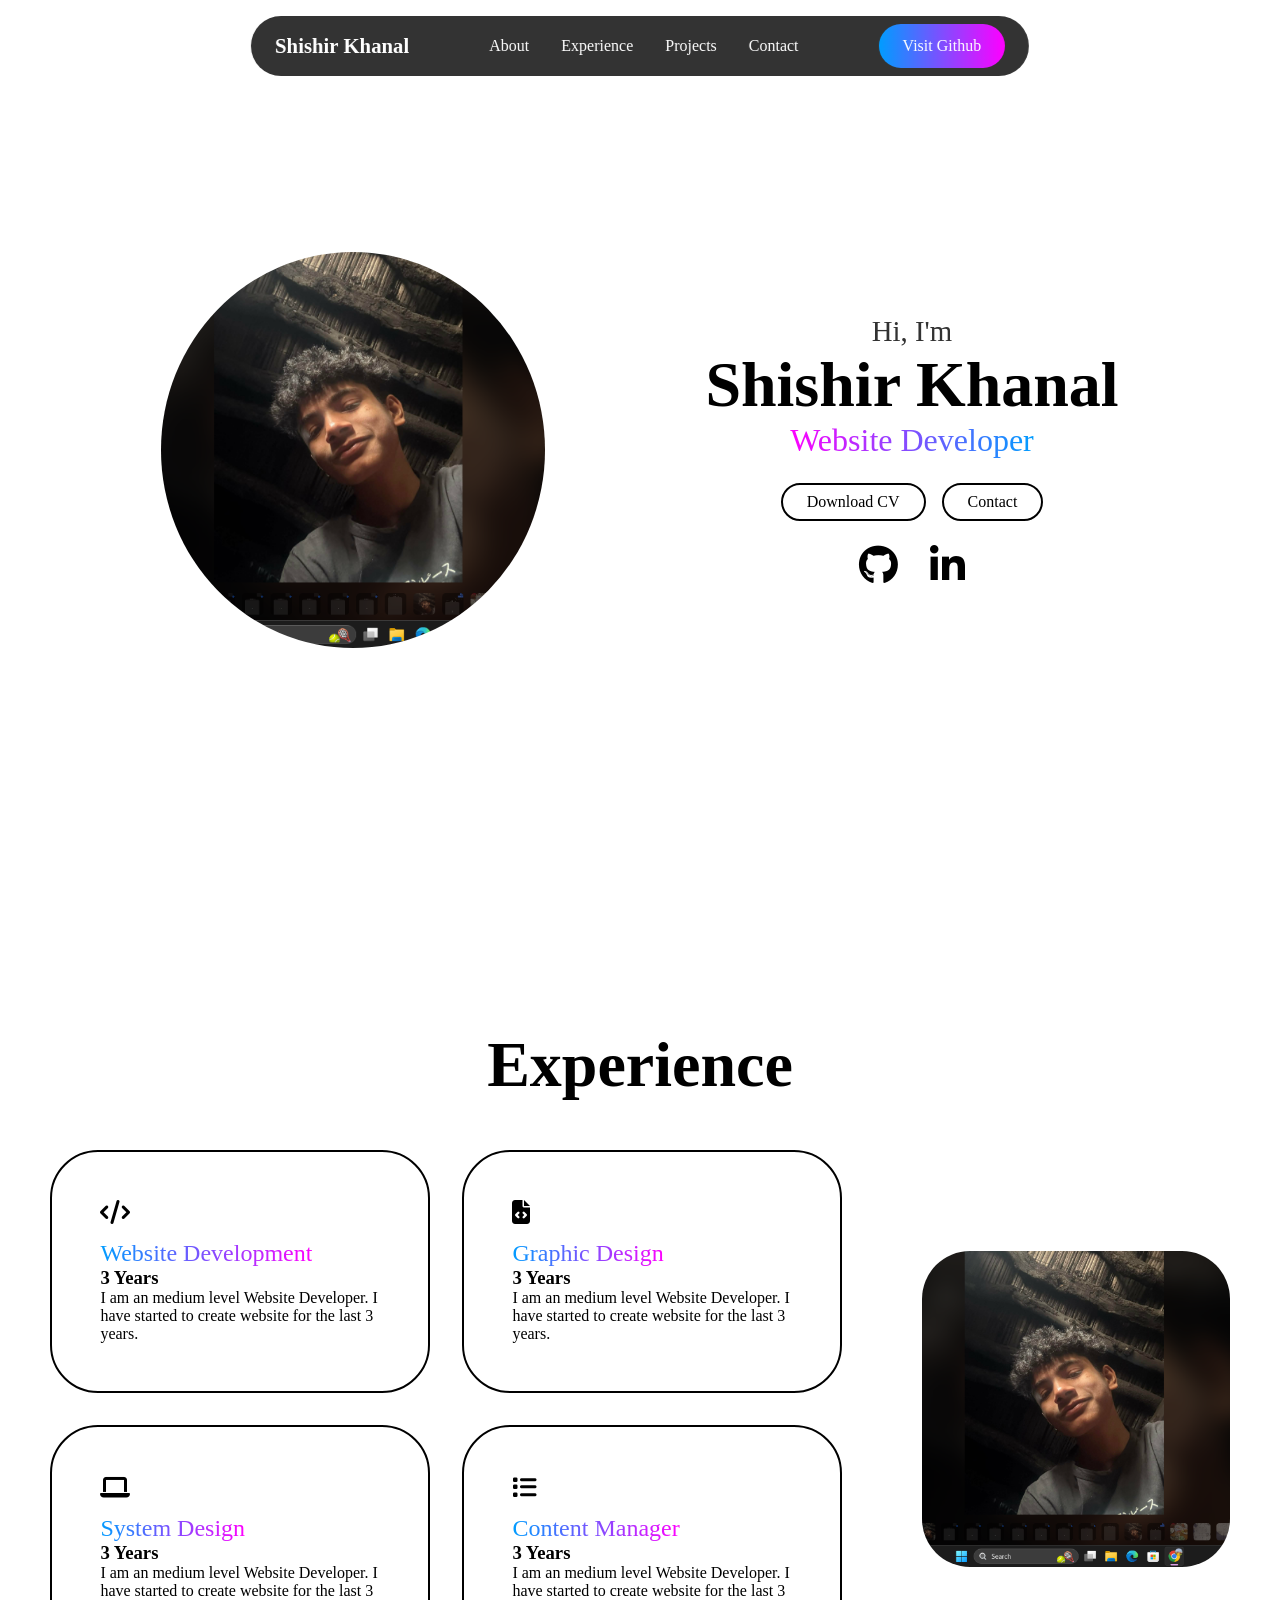
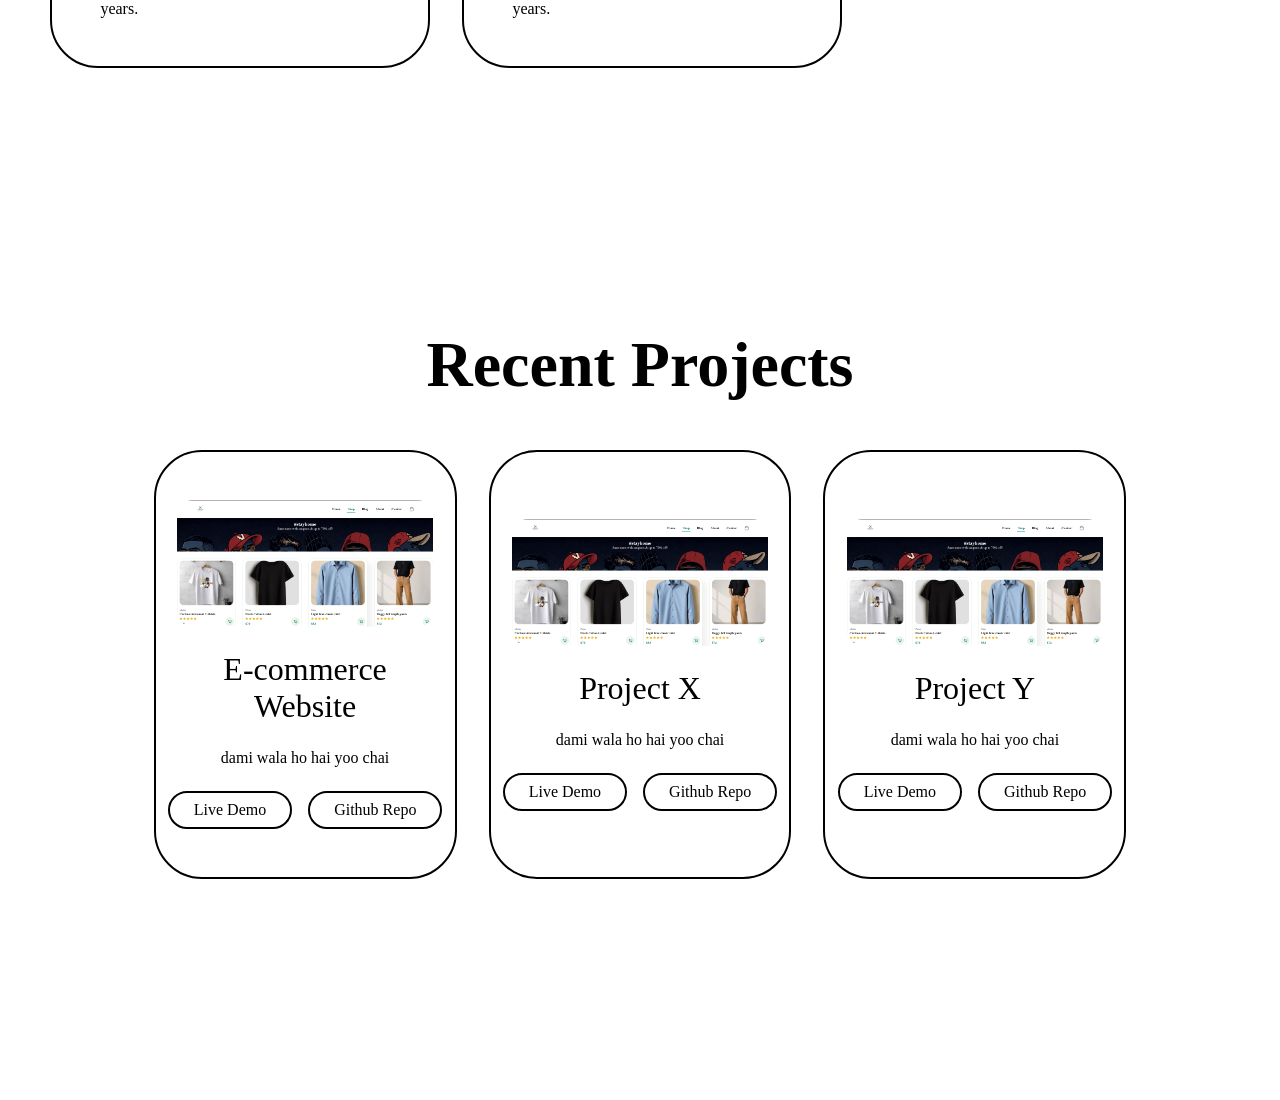
==== index.html @ b88f5e44 "chanes" ====
<!DOCTYPE html>
<html>
    <head>
    <meta charset="UTF-8">
    <meta name="viewport" content="width=device-width, initial-scale=1.0">
    <title>Portfolio Website-Swirl</title>
    <link rel="stylesheet" href="style.css">
    <link rel="stylesheet" href="https://cdnjs.cloudflare.com/ajax/libs/font-awesome/6.6.0/css/all.min.css">
    <body>
     <header class="header">
        <a href="#" class="logo"><span>Shishir Khanal</span></a>
        <ul class="nav-links">
            <li>
                <a href="#about">About</a>
            </li>
           
             <li>
                <a href="#experience">Experience</a>
            </li>
             <li>
                <a href="#projects">Projects</a>
            </li>
             <li>
                <a href="#contact">Contact</a>
            </li>
        </ul>
          <i class="fa-solid fa-bars" id="menu"></i>
        <button class="visit">Visit Github</button>
     </header>
      

       <section id="about" class="about">
        <div class="about-container">
            <img src="shishir.png"  alt="">
            <div class="info-box">
                <div class="text">
                    <h3>Hi, I'm</h3>
                    <h1>Shishir Khanal</h1>
                    <span>Website Developer</span>
                </div>
                <div class="button-group">
                    <div class="button">Download CV</div>
                    <div class="button">Contact</div>
                </div>
                <div class="socials">
                    <i class="fa-brands fa-github"></i>
                    <i class="fa-brands fa-linkedin-in"></i>
                </div>
            </div>
        </div>
       </section>


        <section id="experience" class="experience">
            <h2 class="section-title">Experience</h2>
            <div class="experience-info">
                <div class="grid">
                    <div class="grid-card">
                        <i class="fa-solid fa-code"></i>
                        <span>Website Development</span>
                        <h3>3 Years</h3>
                        <p>I am an medium level Website Developer. I have started to create website for the last 3 years. </p>
                    </div>
                    <div class="grid-card">
                        <i class="fa-solid fa-file-code"></i>
                        <span>Graphic Design</span>
                        <h3>3 Years</h3>
                        <p>I am an medium level Website Developer. I have started to create website for the last 3 years. </p>
                    </div>
                    <div class="grid-card">
                        <i class="fa-solid fa-laptop"></i>
                        <span>System Design</span>
                        <h3>3 Years</h3>
                        <p>I am an medium level Website Developer. I have started to create website for the last 3 years. </p>
                    </div>
                    <div class="grid-card">
                        <i class="fa-solid fa-list"></i>
                        <span>Content Manager</span>
                        <h3>3 Years</h3>
                        <p>I am an medium level Website Developer. I have started to create website for the last 3 years. </p>
                    </div>
                </div>
                <img src="shishir.png" alt="">
            </div>
        </section>

           <section id="projects" class="projects">
            <h2 class="section-title">Recent Projects</h2>
            <div class="projects-grid">
                <div class="project-card">
                    <img src="Screenshot 2026-07-28 084827.png" alt="">
                    <h3>E-commerce Website</h3>
                    <p>dami wala ho hai yoo chai</p>
                    <div class="button-group">
                        <div class="button">Live Demo</div>
                        <div class="button">Github Repo</div>
                    </div>
                </div>

                
                <div class="project-card">
                    <img src="Screenshot 2026-07-28 084827.png" alt="">
                    <h3>Project X</h3>
                    <p>dami wala ho hai yoo chai</p>
                    <div class="button-group">
                        <div class="button">Live Demo</div>
                        <div class="button">Github Repo</div>
                    </div>
                </div>

                
                <div class="project-card">
                    <img src="Screenshot 2026-07-28 084827.png" alt="">
                    <h3>Project Y</h3>
                    <p>dami wala ho hai yoo chai</p>
                    <div class="button-group">
                        <div class="button">Live Demo</div>
                        <div class="button">Github Repo</div>
                    </div>
                </div>
            </div>
           </section>


        <script src="script.js"></script>
    </body>
</html>
---- style.css ----
*{
    margin: 0;
    padding: 0;
    box-sizing: border-box;
    font-family: 'Poppins';
    text-decoration: none;
    scroll-behavior: smooth;
    list-style: none;
}
header{
    position: fixed;
    top: 1rem;
    left: 50%;
    transform: translateX(-50%);
    display: flex;
    align-items: center;
    justify-content: center;
    gap: 5rem;
    background-color: rgba(0,0,0,0.8);
    backdrop-filter: blur(8px);
    color: white;
    padding: 0.5rem 1.5rem;
    border-radius: 3rem;
    z-index: 1000;
}
.logo{
    color: white;
    font-size: 1.3rem;
    font-weight: 600;
    text-wrap: nowrap;
    transition: 0.3s ease-in-out;
}
.logo:hover{
    transform: scale(1.1);
}
.nav-links{
     display: flex;
    gap: 2rem;
}
li a{
    position: relative;
    color: white;
    font-weight: 300;
}
li a::before{
    position: absolute;
    content: '';
    width: 0;
    left: 0;
    height: 5px;
    top: 25px;
    border-radius: 1rem;
    transition: 0.3s ease-in-out;
    background: linear-gradient(to right,rgb(0,157,255), rgb(255,0,255));
}
li a:hover::before{
    width: 100%;
}
.visit{
    padding: 0.8rem 1.5rem;
    border-radius: 3rem;
    border: none;
    font-weight: 500;
    font-size: 1rem;
    color: white;
    cursor: pointer;
    text-wrap: nowrap;
    transition: 0.3s ease-in-out;
    background: linear-gradient(to right,rgb(0,157,255) ,rgb(255,0,255));

}
.visit:hover{
    background: linear-gradient(to right,rgb(255,0,255), rgb(0,157,255));
    transform: scale(1.03);

}
#menu{
    font-size: 2rem;
    display: none;
}        

section{
    min-height: 100vh;
    padding: 8rem 12%;
    width: 100%;
    position: relative;
}
.about{
    display: flex;
    align-items: center;
    justify-content: center;
}
.about .about-container{
    display: flex;
    align-items: center;
    justify-content: center;
    gap:10rem;
}
.about img{
    width:30vw;
    border-radius: 50%;
}
.info-box{
    display:flex;
    flex-direction: column;
    text-align: center;
    align-items: center;
    justify-content: center;
    gap:1.5rem;

}
.info-box h3{
    font-size: 1.8rem;
    font-weight: 500;
    opacity: 0.8;
}
.info-box h1{
    font-size: 4rem;
    font-weight: 600;
}
.info-box span{
     background: linear-gradient(to right,rgb(255,0,255), rgb(0,157,255));
    transform: scale(1.03);
    background-clip: text;
    color:transparent;
    font-size: 2rem;
}
.button-group{
    display: flex;
    gap: 1rem;
}
.button{
    border-radius: 3rem;
    padding: 0.5rem 1.5rem;
    border: 2px solid black;
   cursor: pointer;
    font-weight: 500;
    text-wrap: nowrap;
    transition: 0.2s ease-in-out;  
}
.button:hover{
    background-color: black;
    color: white;
}
.socials{
    display: flex;
    gap: 2rem;
}
.socials i{
 font-size: 2.5rem;
  cursor: pointer;
  transition: 0.2s ease-in-out;
}
.socials i:hover{
    transform: scale(1.1);
}
.section-title{
    text-align: center;
    font-size: 4rem;
    font-weight: 600;
    margin-bottom: 3rem;
}
.experience-info{
    display: flex;
    align-items: center;
    justify-content: center;
    gap: 5rem;
}
.experience img{
    width: 24vw;
    border-radius: 3rem;
}
.grid{
    display: grid;
    grid-template-columns: repeat(2,380px);
    gap: 2rem;
}
.grid-card{
    border: 2px solid black;
    border-radius: 3rem;
    padding: 3rem;
    display: flex;
    
    flex-direction: column;
    align-items: baseline;
    justify-content: left;
    cursor: pointer;
    transition: 0.2s ease-in-out;
}
.grid-card:hover{
    transform: scale(1.02);
    background-color: black;
    color: white;
}
.grid-card i{
    font-size: 1.5rem;
    margin-bottom: 1rem;
}
.grid-card span{
    font-size: 1.5rem;
    font-weight: 500;
    background: linear-gradient(to right, #009dff,#ff00ff);
    background-clip: text;
    color: transparent;
}
::-webkit-scrollbar{
    width: 20px;
}
::-webkit-scrollbar-track{
    background-color: rgb(219,219,219);
}
::-webkit-scrollbar-thumb{
    background: linear-gradient(to bottom, #009dff,#ff00ff);
}
.projects-grid{
    display: grid;
    grid-template-columns: repeat(auto-fit,minmax(300px,1fr));
    gap: 2rem;
}
.project-card{
padding: 3rem 2rem;
display: flex;
flex-direction: column;
align-items: center;
justify-content: center;
text-align: center;
gap: 1.5rem;
border: 2px solid black;
border-radius: 3rem;
cursor: pointer;
transition: 0.3s ease-in-out;
}
.project-card:hover{
    background-color: black;
    color: white;
    transform: translateY(-10px)scale(1.02);
}
.project-card img{
    width: 20vw;
    border-radius: 1rem;
}
.project-card:hover .button{
    border: 2px solid white;
    color: white;

}
.project-card:hover .button:hover{
    border: 2px solid white;
    background-color: white;
    color: black;

}
.project-card h3{
    font-size: 2rem;
    font-weight: 500;
}
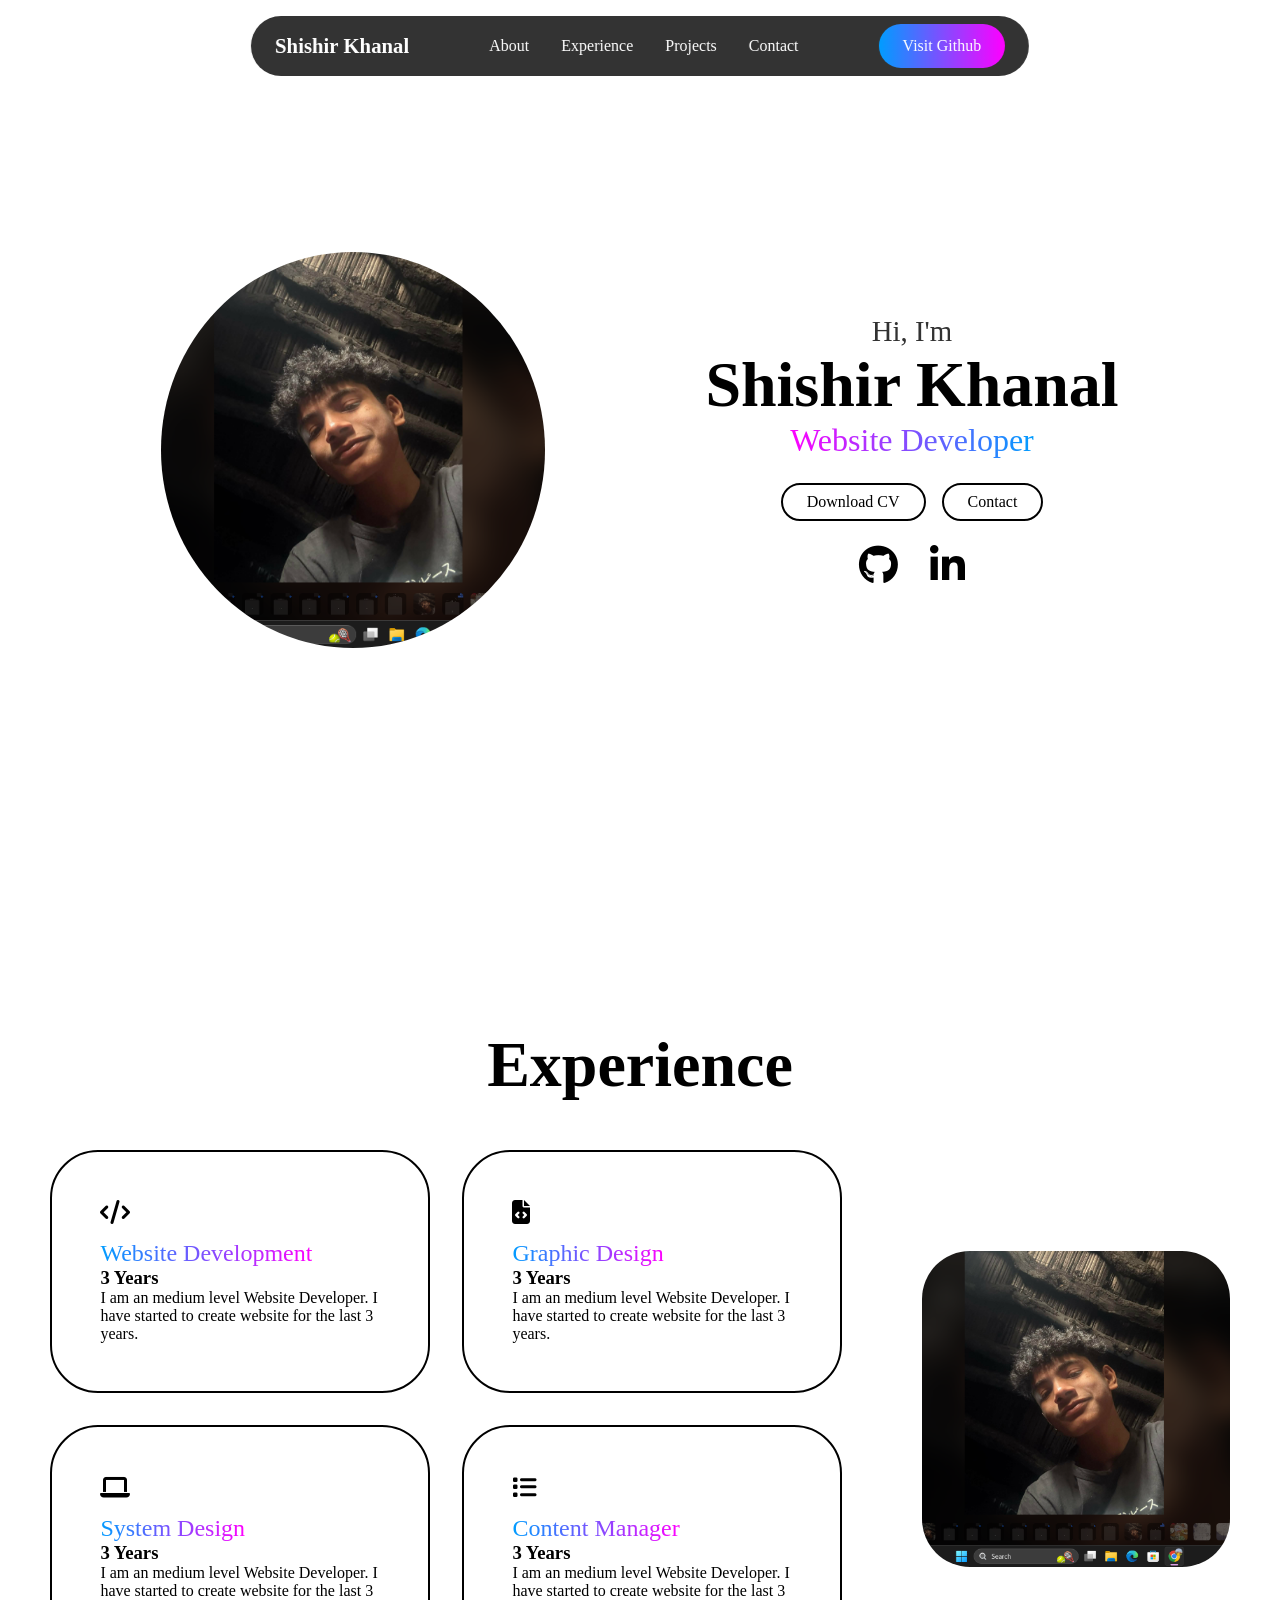
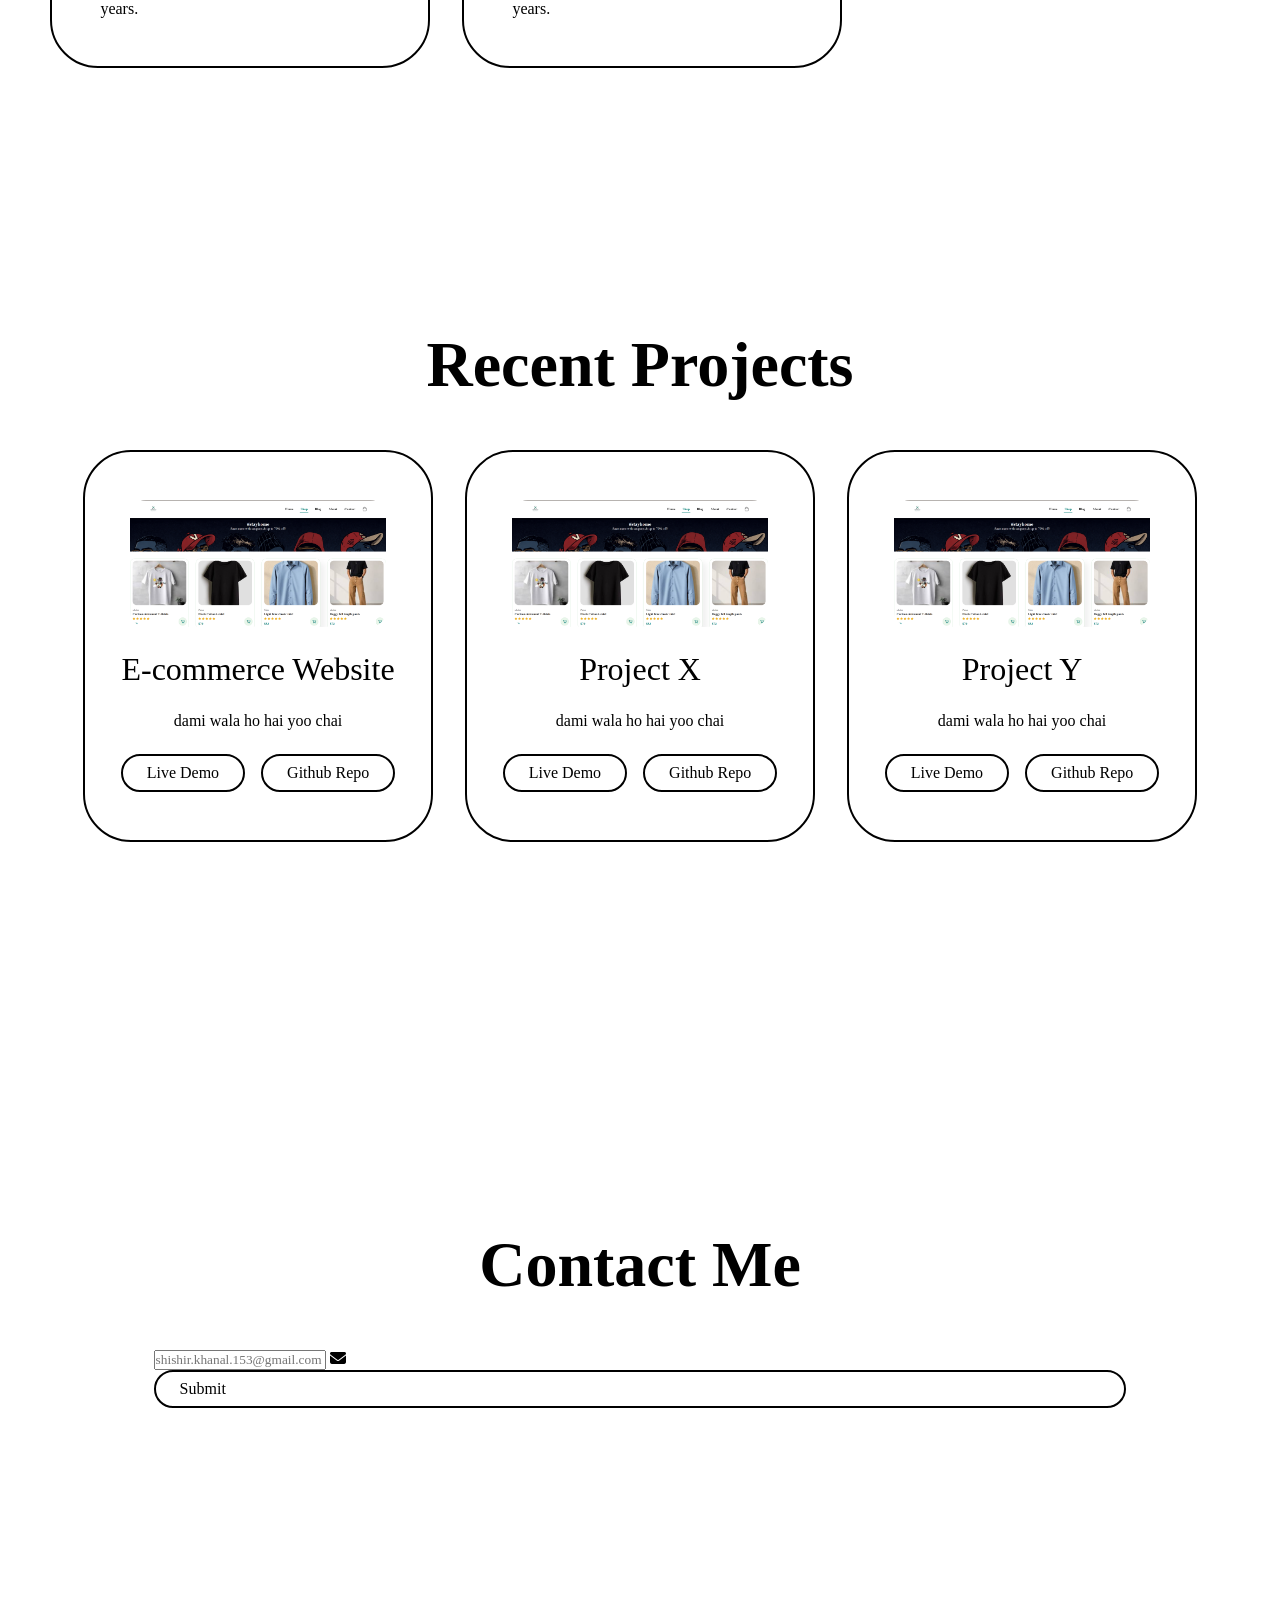
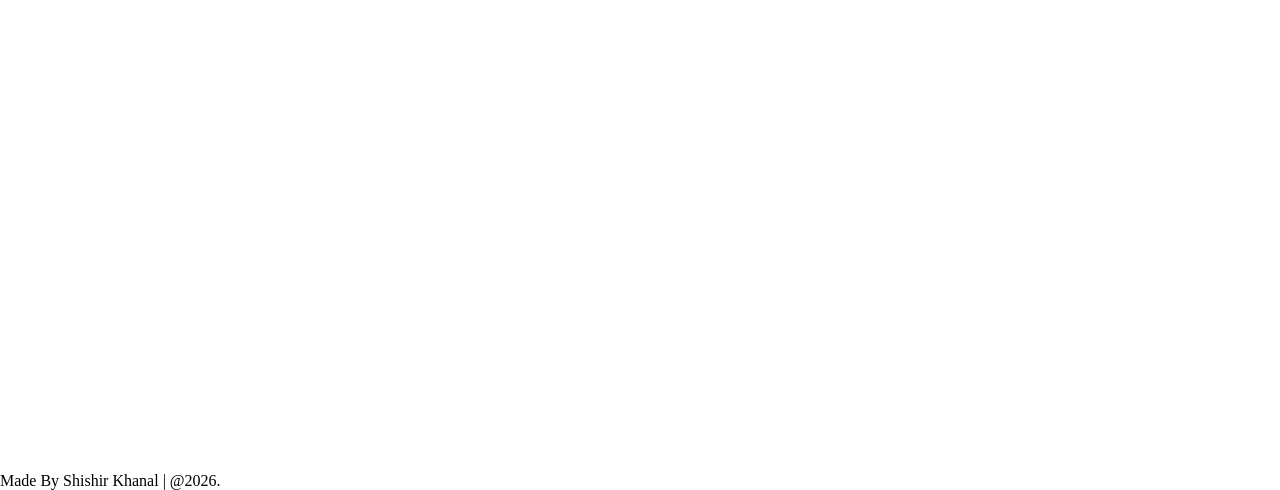
==== commit 9518f2bc: "adding footer" ====
--- a/index.html
+++ b/index.html
@@ -121,6 +121,34 @@
             </div>
            </section>
 
+           <section id="contact" class="contact">
+            <div class="input-box">
+                <h2 class="section-title">Contact Me</h2>
+                <div class="input">
+                    <input type="text" placeholder="shishir.khanal.153@gmail.com">
+                    <i class="fa-solid fa-envelope"></i>
+                </div>
+                <div class="button">Submit</div>
+            </div>
+           </section>
+           <footer>
+            <ul>
+                <li>
+                    <a href="#about">About</a>
+                </li>
+                <li>
+                    <a href="#experience">Experience</a>
+                </li>
+                <li>
+                    <a href="#projects">Projects</a>
+                </li>
+                <li>
+                    <a href="#contact">Contact</a>
+                </li>
+            </ul>
+            <p class="copyright">Made By Shishir Khanal | @2026.</p>
+           </footer>
+
 
         <script src="script.js"></script>
     </body>
--- a/style.css
+++ b/style.css
@@ -6,6 +6,9 @@
     text-decoration: none;
     scroll-behavior: smooth;
     list-style: none;
+}
+body{
+overflow-x: hidden;
 }
 header{
     position: fixed;
@@ -205,6 +208,7 @@
 }
 ::-webkit-scrollbar{
     width: 20px;
+    display: none;
 }
 ::-webkit-scrollbar-track{
     background-color: rgb(219,219,219);
@@ -214,8 +218,12 @@
 }
 .projects-grid{
     display: grid;
-    grid-template-columns: repeat(auto-fit,minmax(300px,1fr));
-    gap: 2rem;
+    grid-template-columns: repeat(3, 350px);
+    justify-content: center;
+    gap: 2rem;
+    max-width: 1200px;
+    margin: 0 auto;
+
 }
 .project-card{
 padding: 3rem 2rem;
@@ -229,6 +237,9 @@
 border-radius: 3rem;
 cursor: pointer;
 transition: 0.3s ease-in-out;
+width: 100%;
+max-width: 350px;
+margin: 0 auto;
 }
 .project-card:hover{
     background-color: black;
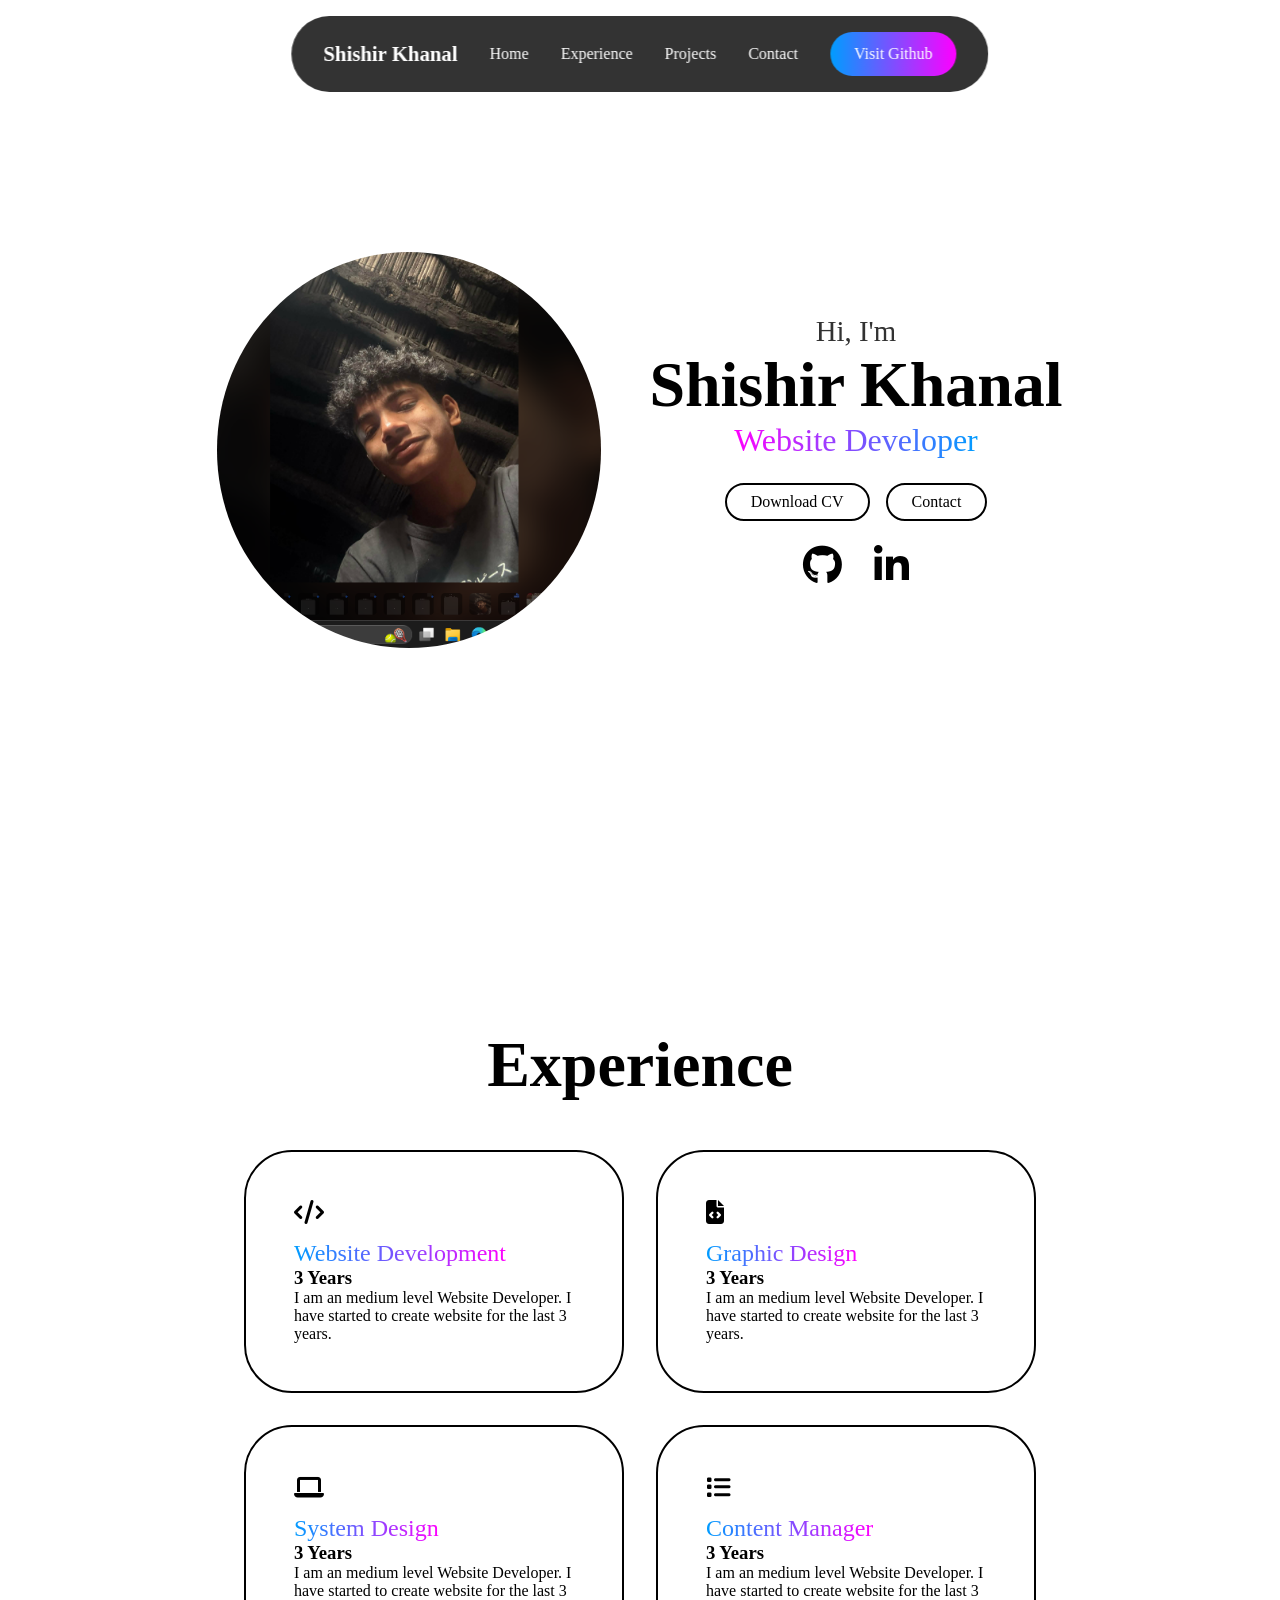
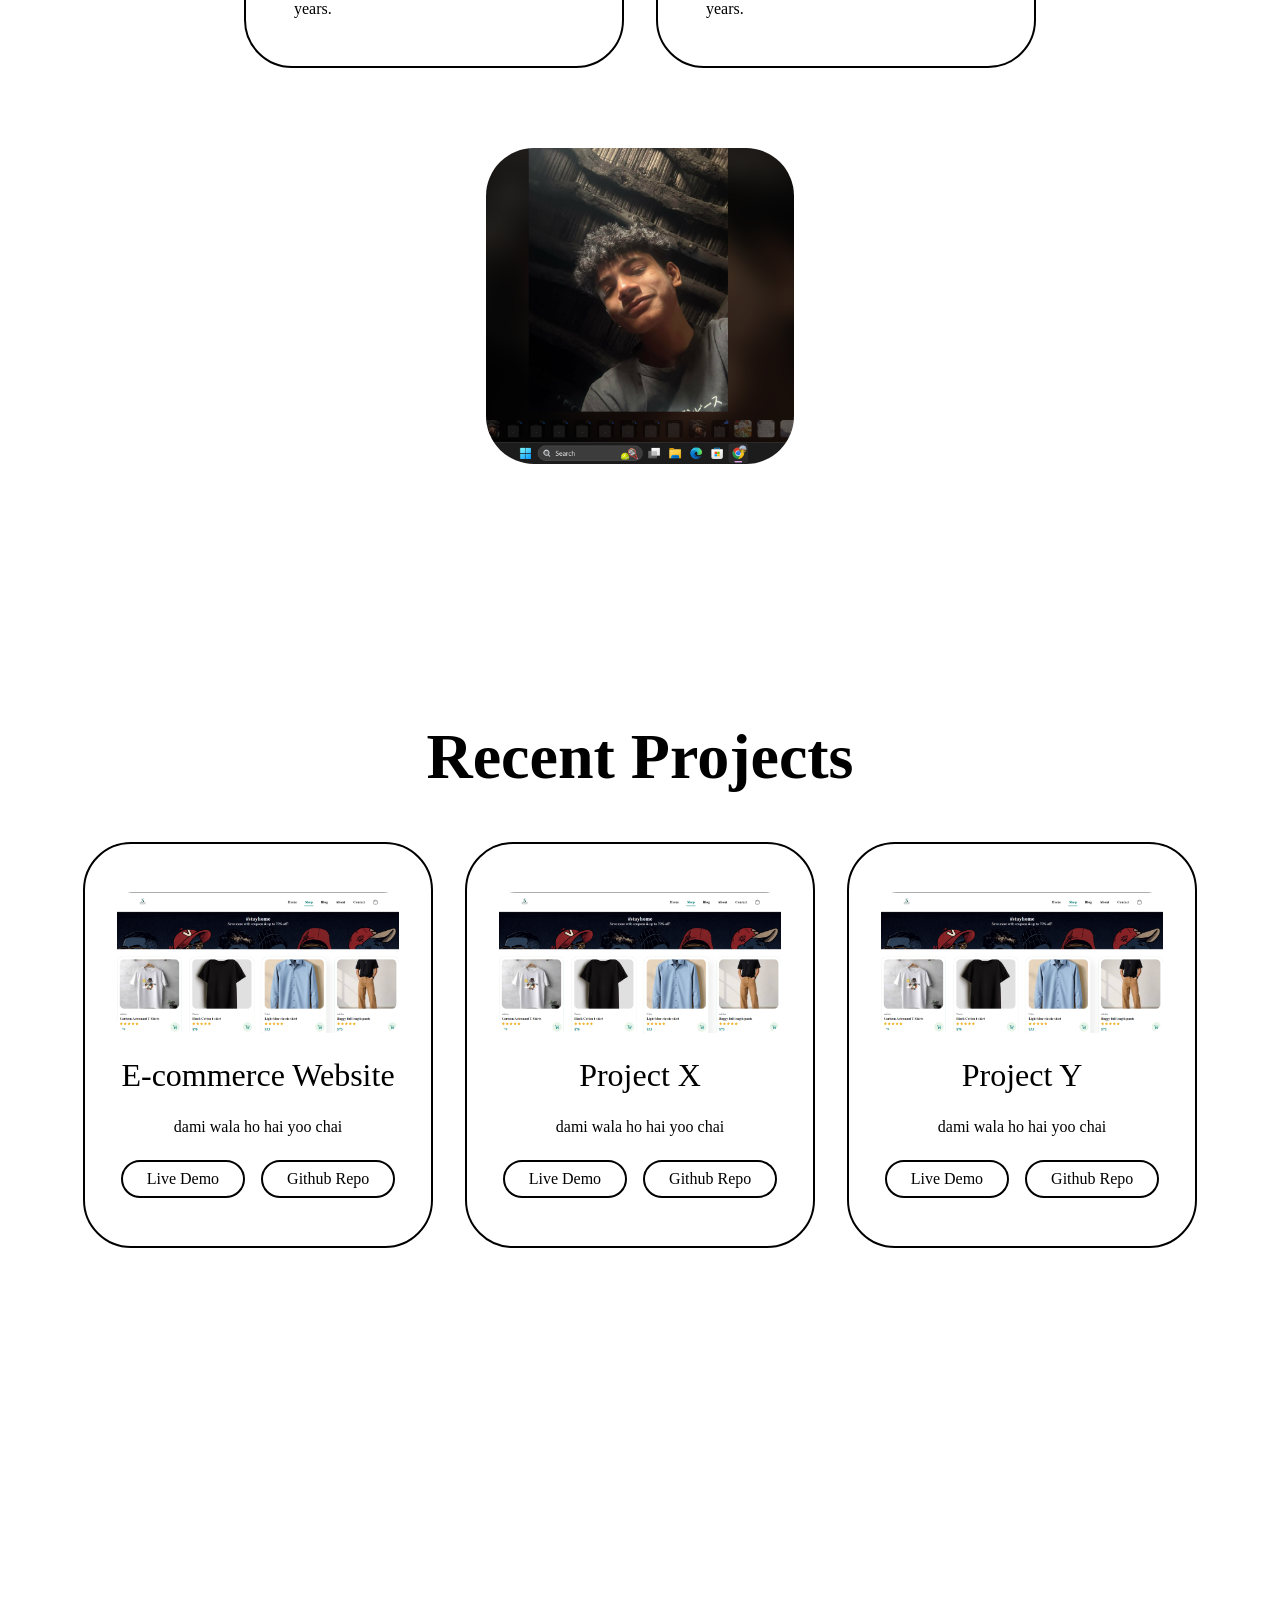
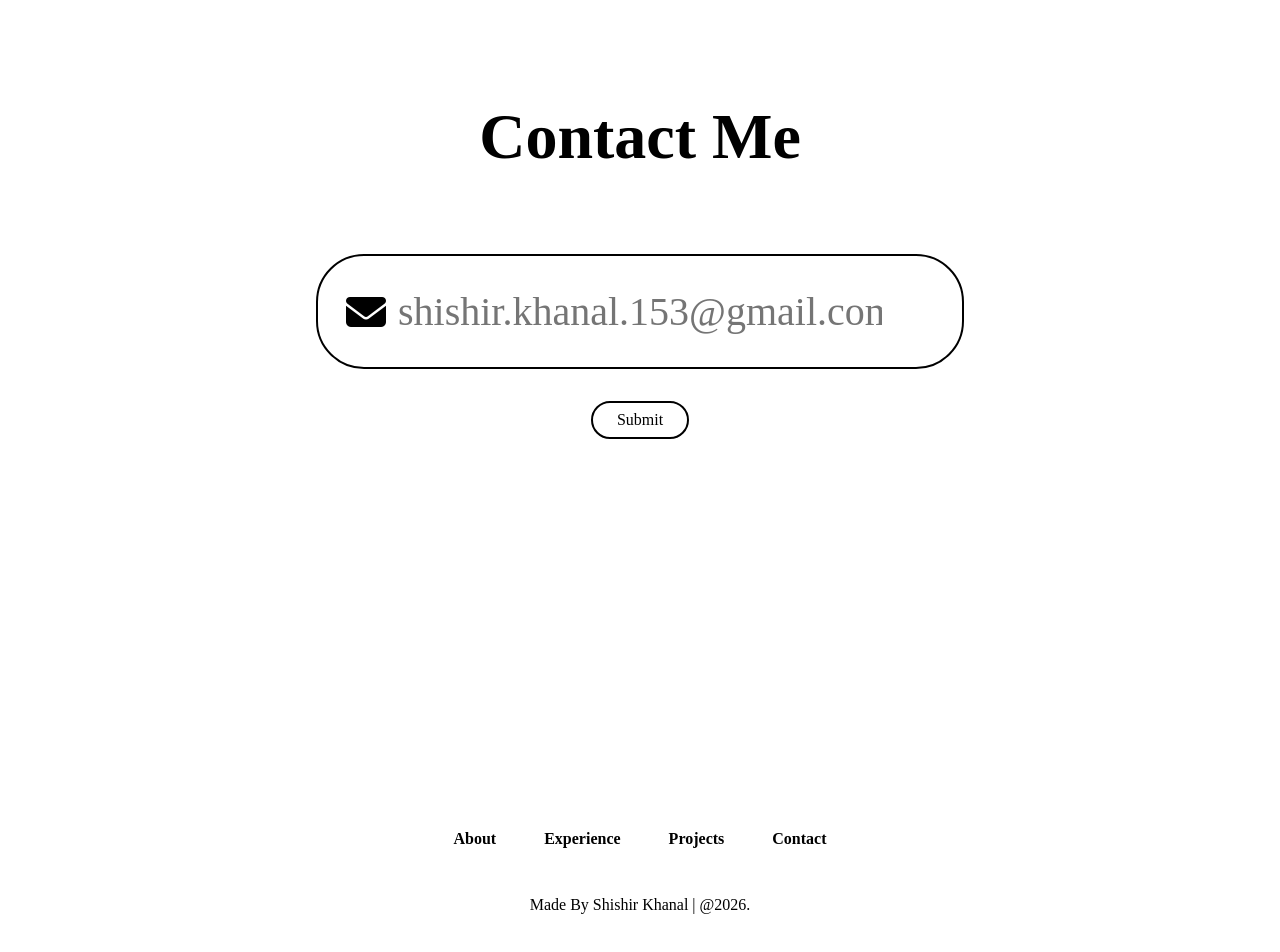
==== commit d700fe92: "new changes" ====
--- a/index.html
+++ b/index.html
@@ -11,17 +11,17 @@
         <a href="#" class="logo"><span>Shishir Khanal</span></a>
         <ul class="nav-links">
             <li>
-                <a href="#about">About</a>
+                <a href="index.html">Home</a>
             </li>
            
              <li>
-                <a href="#experience">Experience</a>
+                <a href="experience.html">Experience</a>
             </li>
              <li>
-                <a href="#projects">Projects</a>
+                <a href="projects.html">Projects</a>
             </li>
              <li>
-                <a href="#contact">Contact</a>
+                <a href="contact.html">Contact</a>
             </li>
         </ul>
           <i class="fa-solid fa-bars" id="menu"></i>
--- a/style.css
+++ b/style.css
@@ -247,7 +247,10 @@
     transform: translateY(-10px)scale(1.02);
 }
 .project-card img{
-    width: 20vw;
+    width: 100%;
+    max-width: 100%;
+    height: auto;
+    object-fit: cover;
     border-radius: 1rem;
 }
 .project-card:hover .button{
@@ -264,4 +267,193 @@
 .project-card h3{
     font-size: 2rem;
     font-weight: 500;
+}
+.input-box{
+    display: flex;
+    flex-direction: column;
+    align-items: center;
+    justify-content: center;
+    text-align: center;
+    gap: 2rem;
+    margin-top: 5rem;
+}
+.input-box input{
+    position: relative;
+    border-radius: 3rem;
+    border: 2px solid black;
+    padding: 2rem 8rem;
+    font-size: 3rem;
+}
+.input-box input::placeholder{
+    font-size: 3rem;
+}
+.input{
+    position: relative;
+}
+.input i{
+    position: absolute;
+    font-size: 4rem;
+    top: 50%;
+    left: 10px;
+    transform: translate(50%,-50%);
+}
+
+footer{
+    bottom: 0;
+    left: 0;
+    height: 10rem;
+    width: 100%;
+    display: flex;
+    flex-direction: column;
+    gap: 1rem;
+    align-items: center;
+    justify-content: center;
+}
+footer ul{
+    display: flex;
+    align-items: center;
+    gap: 3rem;
+}
+footer ul li a{
+    color: black;
+    font-weight: 600;
+}
+.copyright{
+    font-size: 300;
+    margin-top: 2rem;
+}
+@media(max-width:1280px){
+ header{
+    padding: 1rem 2rem;
+    gap: 2rem;
+
+ }
+ .about .about-container{
+    gap: 3rem;
+ }
+ .experience-info{
+    flex-direction: column;
+ }
+ .input-box input{
+   padding: 2rem 5rem;
+   font-size: 2.5rem;
+ }
+ .input input::placeholder{
+    font-size: 2.5rem;
+ }
+ .input-box i{
+    font-size: 2.5rem;
+ }
+}
+@media(max-width:768px){
+header{
+    gap:1rem;
+    padding: 1rem 1rem;
+}
+header .logo{
+    font-size: 1rem;
+}
+header .visit{
+    display: none;
+}
+.input-box input{
+    padding: 1rem 2rem;
+}
+.input-box input::placeholder{
+    font-size: 1.5rem;
+}
+.input-box i{
+    display: none;
+}
+.grid{
+    grid-template-columns: repeat(1,1fr);
+}
+.experience-info img{
+    width: 70vw;
+}
+}
+@media(max-width:600px){
+ header #menu{
+  display: block;
+ }
+ .nav-links{
+    position: absolute;
+    top: 100%;
+    margin-top: 1rem;
+    width: 100%;
+    padding: 1rem;
+    color:white;
+    display: flex;
+    flex-direction: column;
+    text-align: center;
+    background: rgba(0,0,0,0.9);
+    border-radius: 3rem;
+    display: none;
+ }
+ .nav-links li{
+    margin-top: 1.5rem;
+    padding: 1rem;
+ }
+ .nav-links.active{
+    display: block;
+ }
+ header{
+    padding: 1rem 5rem;
+    gap: 8rem;
+ }
+ header .logo{
+    font-size: 1rem;
+ }
+ header .visit{
+  display: none;
+ }
+ .about-container{
+    flex-direction: column;
+ }
+ .input-box input{
+    padding: 1rem 2rem;
+    font-size: 1.8rem;
+ }
+ .input-box input::placeholder{
+    font-size: 1.5rem;
+ }
+ .input-box i{
+    display: none;
+ }
+ .grid{
+    grid-template-columns: repeat(1,1fr);
+ }
+ .experience-info img{
+    width: 70vw;
+ }
+}
+
+@media (max-width: 1024px){
+    .projects-grid{
+        grid-template-columns: repeat(2,1fr);
+        padding: 2rem 1rem;
+    }
+    .project-card{
+        max-width: 400px;
+    }
+}
+
+@media (max-width: 600px){
+    .projects-grid{
+        grid-template-columns: 1fr;
+        gap: 1.5rem;
+
+        padding: 1rem;
+    }
+    .project-card{
+        max-width: 100%;
+        padding: 2rem 1.5rem;
+
+    }
+    .project-card h3{
+        font-size: 1.5rem;
+    }
+    .project-card p{
+        font-size: 0.9rem;
+    }
 }
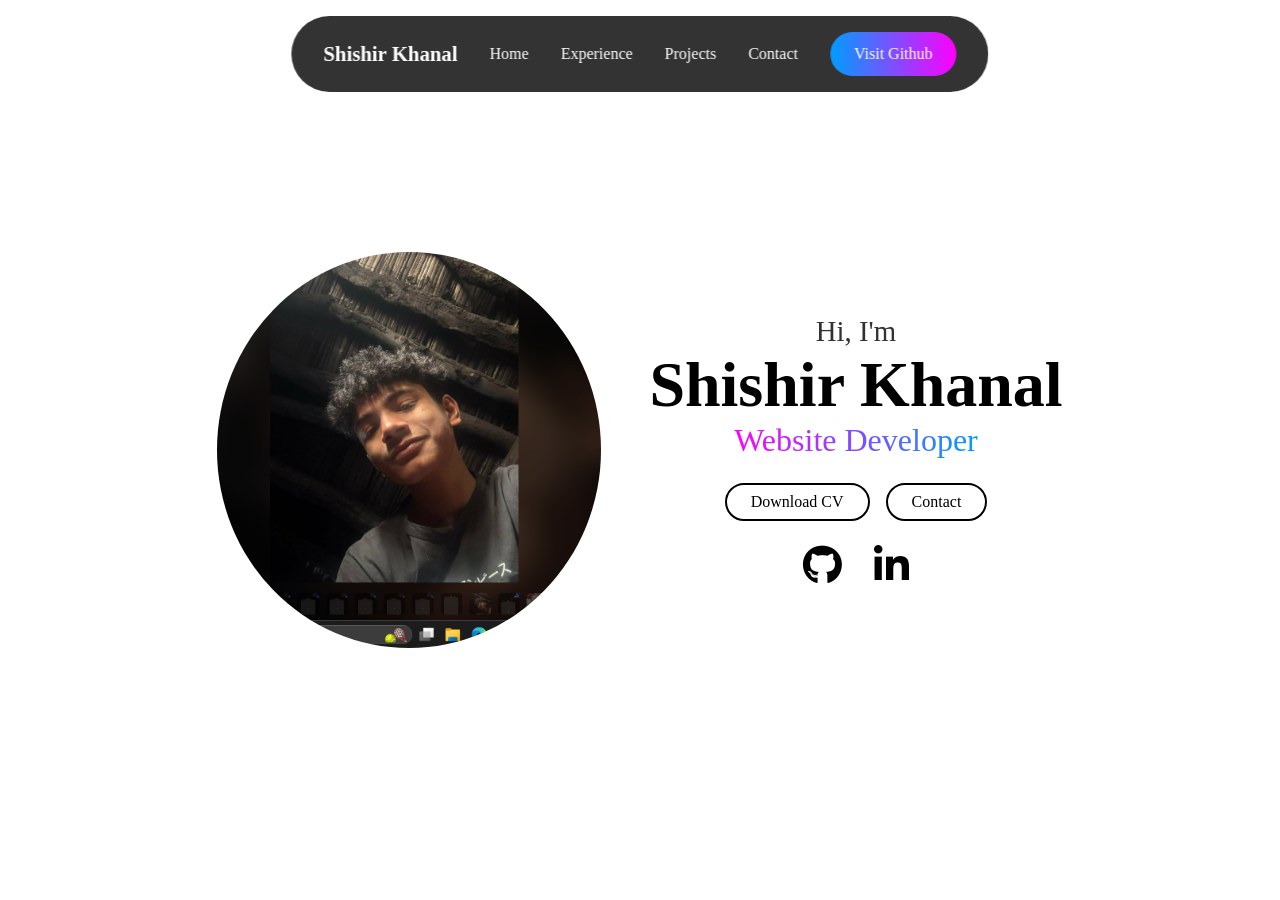
==== commit ed8397d1: "removing sections" ====
--- a/index.html
+++ b/index.html
@@ -51,103 +51,7 @@
        </section>
 
 
-        <section id="experience" class="experience">
-            <h2 class="section-title">Experience</h2>
-            <div class="experience-info">
-                <div class="grid">
-                    <div class="grid-card">
-                        <i class="fa-solid fa-code"></i>
-                        <span>Website Development</span>
-                        <h3>3 Years</h3>
-                        <p>I am an medium level Website Developer. I have started to create website for the last 3 years. </p>
-                    </div>
-                    <div class="grid-card">
-                        <i class="fa-solid fa-file-code"></i>
-                        <span>Graphic Design</span>
-                        <h3>3 Years</h3>
-                        <p>I am an medium level Website Developer. I have started to create website for the last 3 years. </p>
-                    </div>
-                    <div class="grid-card">
-                        <i class="fa-solid fa-laptop"></i>
-                        <span>System Design</span>
-                        <h3>3 Years</h3>
-                        <p>I am an medium level Website Developer. I have started to create website for the last 3 years. </p>
-                    </div>
-                    <div class="grid-card">
-                        <i class="fa-solid fa-list"></i>
-                        <span>Content Manager</span>
-                        <h3>3 Years</h3>
-                        <p>I am an medium level Website Developer. I have started to create website for the last 3 years. </p>
-                    </div>
-                </div>
-                <img src="shishir.png" alt="">
-            </div>
-        </section>
-
-           <section id="projects" class="projects">
-            <h2 class="section-title">Recent Projects</h2>
-            <div class="projects-grid">
-                <div class="project-card">
-                    <img src="Screenshot 2026-07-28 084827.png" alt="">
-                    <h3>E-commerce Website</h3>
-                    <p>dami wala ho hai yoo chai</p>
-                    <div class="button-group">
-                        <div class="button">Live Demo</div>
-                        <div class="button">Github Repo</div>
-                    </div>
-                </div>
-
-                
-                <div class="project-card">
-                    <img src="Screenshot 2026-07-28 084827.png" alt="">
-                    <h3>Project X</h3>
-                    <p>dami wala ho hai yoo chai</p>
-                    <div class="button-group">
-                        <div class="button">Live Demo</div>
-                        <div class="button">Github Repo</div>
-                    </div>
-                </div>
-
-                
-                <div class="project-card">
-                    <img src="Screenshot 2026-07-28 084827.png" alt="">
-                    <h3>Project Y</h3>
-                    <p>dami wala ho hai yoo chai</p>
-                    <div class="button-group">
-                        <div class="button">Live Demo</div>
-                        <div class="button">Github Repo</div>
-                    </div>
-                </div>
-            </div>
-           </section>
-
-           <section id="contact" class="contact">
-            <div class="input-box">
-                <h2 class="section-title">Contact Me</h2>
-                <div class="input">
-                    <input type="text" placeholder="shishir.khanal.153@gmail.com">
-                    <i class="fa-solid fa-envelope"></i>
-                </div>
-                <div class="button">Submit</div>
-            </div>
-           </section>
-           <footer>
-            <ul>
-                <li>
-                    <a href="#about">About</a>
-                </li>
-                <li>
-                    <a href="#experience">Experience</a>
-                </li>
-                <li>
-                    <a href="#projects">Projects</a>
-                </li>
-                <li>
-                    <a href="#contact">Contact</a>
-                </li>
-            </ul>
-            <p class="copyright">Made By Shishir Khanal | @2026.</p>
-           </footer>
+        
 
 
         <script src="script.js"></script>
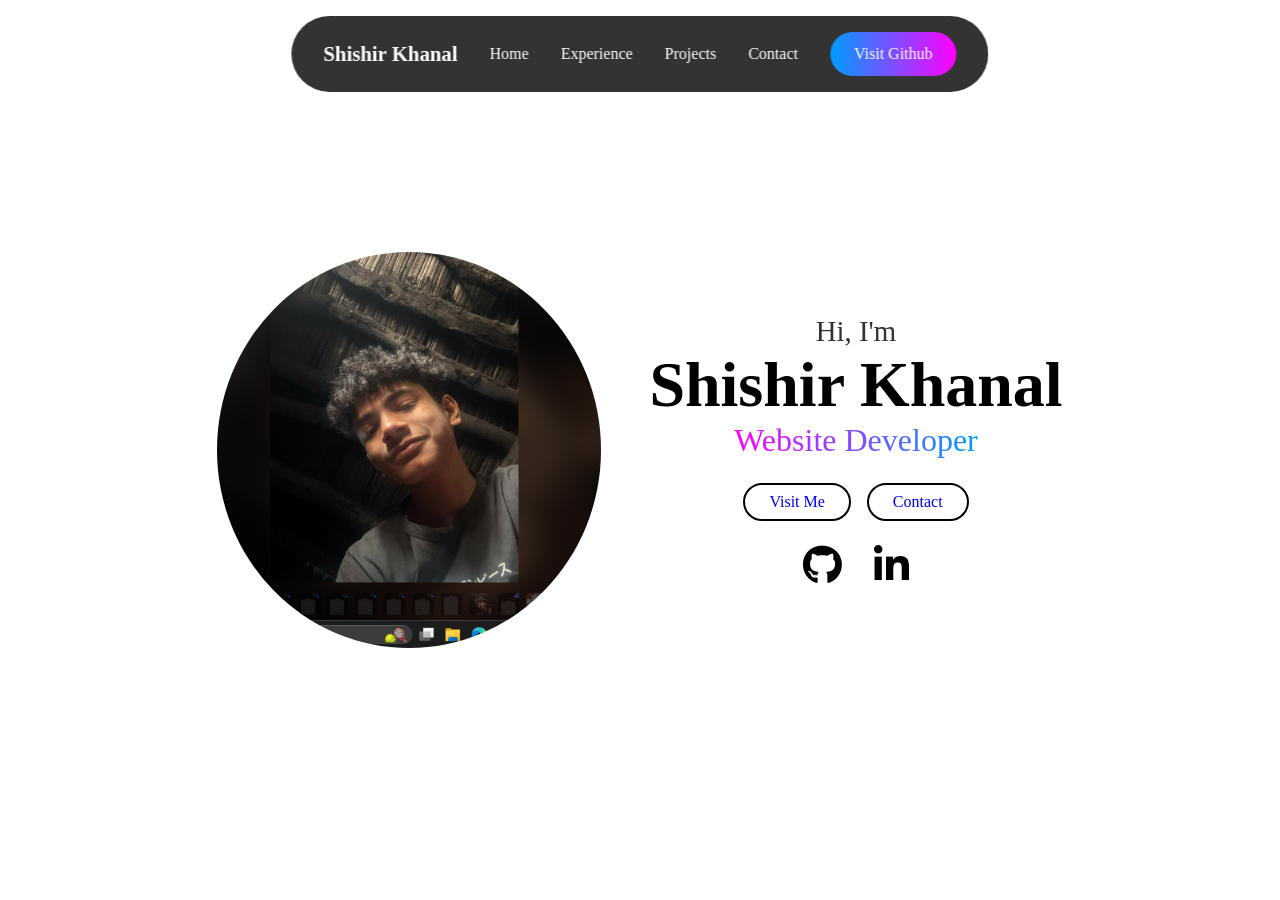
==== commit 2d8e2b24: "changes in code" ====
--- a/index.html
+++ b/index.html
@@ -25,7 +25,7 @@
             </li>
         </ul>
           <i class="fa-solid fa-bars" id="menu"></i>
-        <button class="visit">Visit Github</button>
+         <a href="https://github.com/shishirkhanal66" class="visit">Visit Github</a>
      </header>
       
 
@@ -39,10 +39,11 @@
                     <span>Website Developer</span>
                 </div>
                 <div class="button-group">
-                    <div class="button">Download CV</div>
-                    <div class="button">Contact</div>
+                    <a href="https://www.instagram.com/shishir.khanal/" class="button">Visit Me</a>
+                    <a href="contact.html" class="button">Contact </a>
                 </div>
                 <div class="socials">
+                    
                     <i class="fa-brands fa-github"></i>
                     <i class="fa-brands fa-linkedin-in"></i>
                 </div>
--- a/style.css
+++ b/style.css
@@ -25,6 +25,11 @@
     padding: 0.5rem 1.5rem;
     border-radius: 3rem;
     z-index: 1000;
+}
+a.visit {
+    color: white;
+    text-decoration: none;
+    display: inline-block;
 }
 .logo{
     color: white;
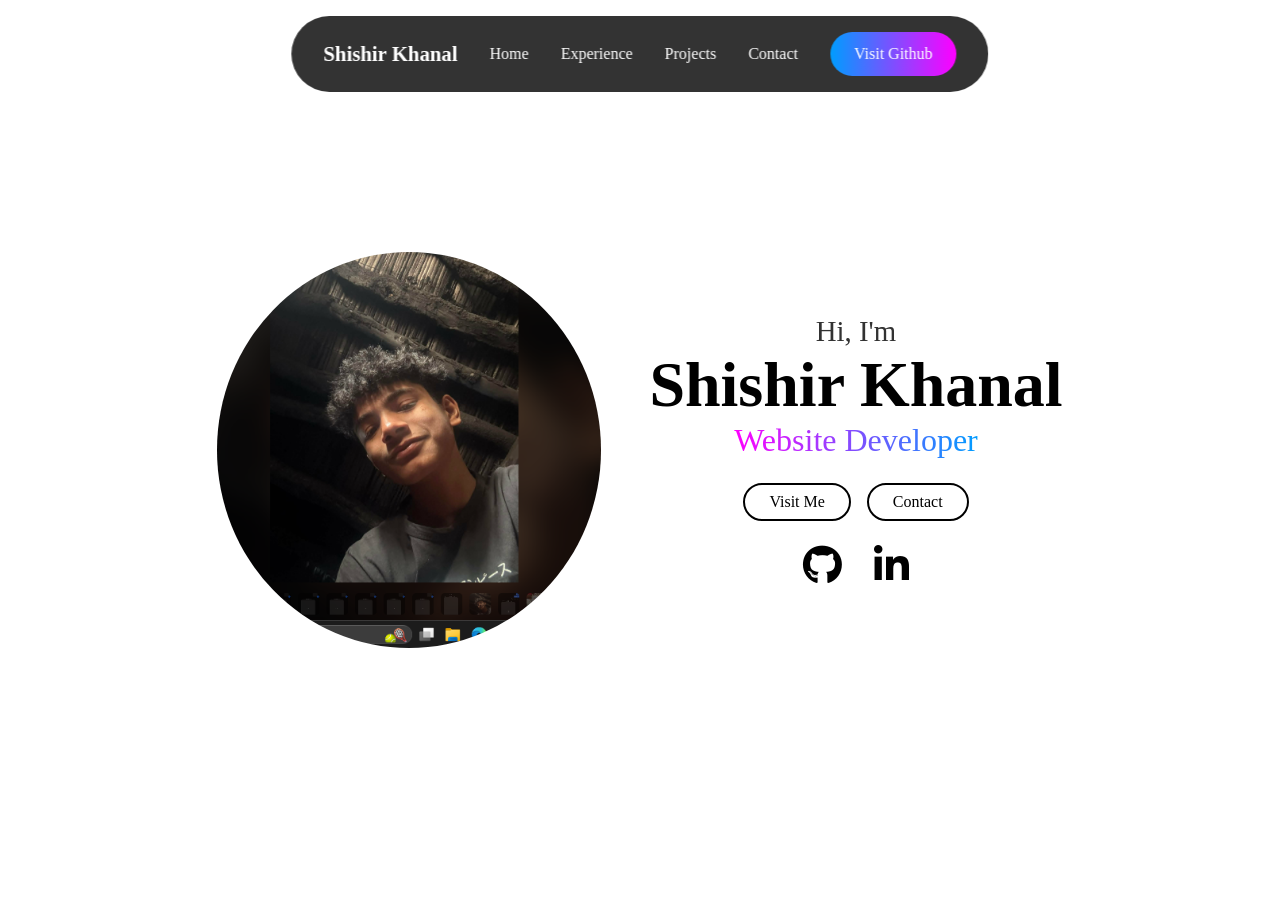
==== commit e0f8e8d4: "adding favicon icon in index" ====
--- a/index.html
+++ b/index.html
@@ -6,6 +6,7 @@
     <title>Portfolio Website-Swirl</title>
     <link rel="stylesheet" href="style.css">
     <link rel="stylesheet" href="https://cdnjs.cloudflare.com/ajax/libs/font-awesome/6.6.0/css/all.min.css">
+    <link rel="icon" type="image/x-icon" href="ice-cream.png">
     <body>
      <header class="header">
         <a href="#" class="logo"><span>Shishir Khanal</span></a>
--- a/style.css
+++ b/style.css
@@ -133,9 +133,13 @@
     color:transparent;
     font-size: 2rem;
 }
-.button-group{
+.button-group {
     display: flex;
     gap: 1rem;
+}
+.button-group .button{
+    color: black;
+    text-decoration: none;
 }
 .button{
     border-radius: 3rem;
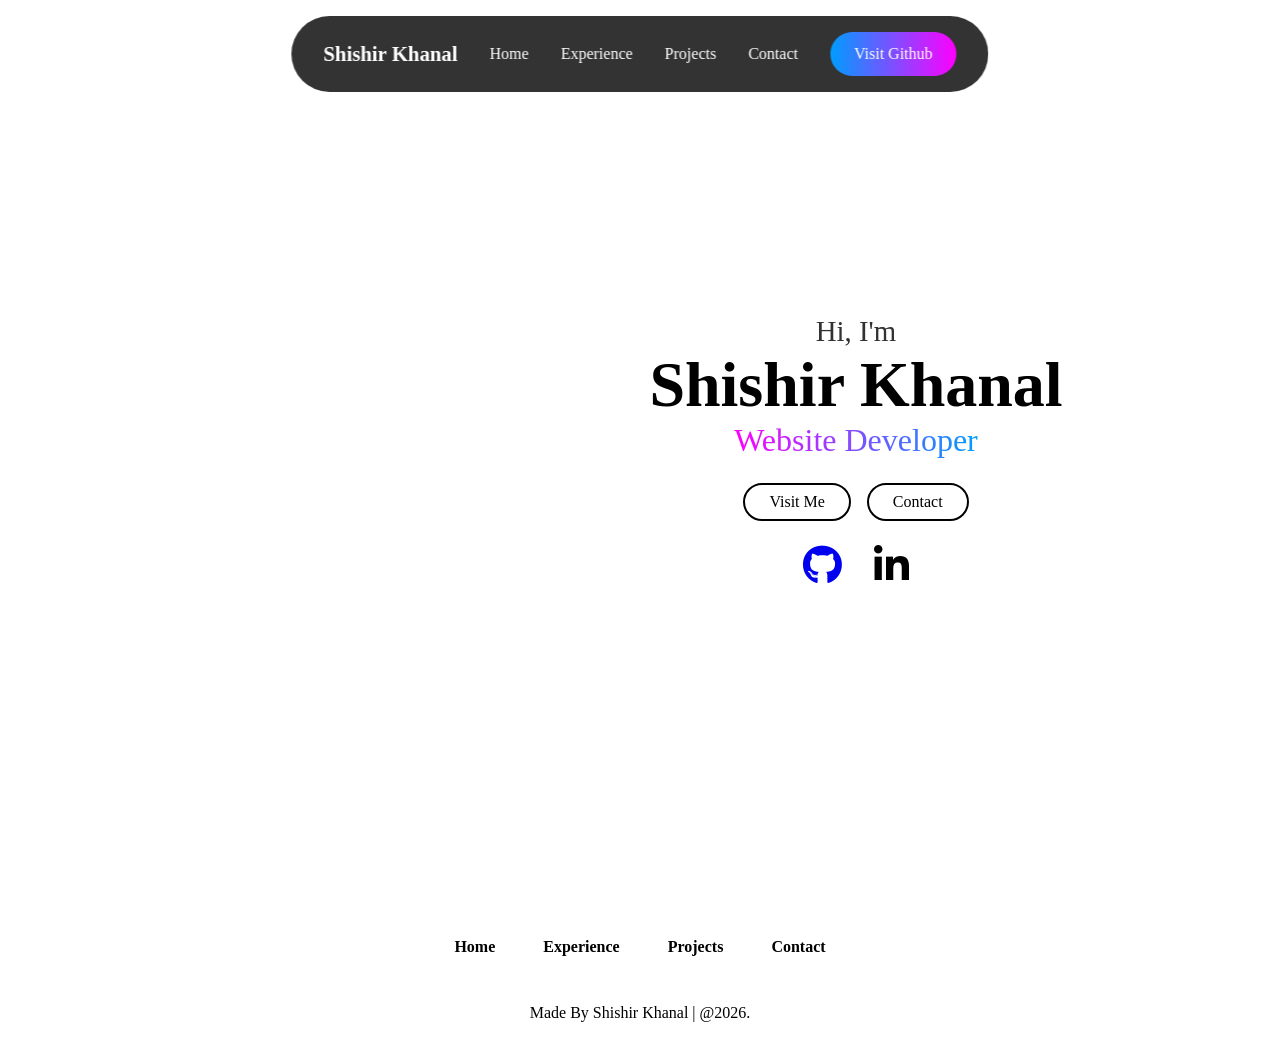
==== commit 3862d1c0: "new changes" ====
--- a/index.html
+++ b/index.html
@@ -32,7 +32,7 @@
 
        <section id="about" class="about">
         <div class="about-container">
-            <img src="shishir.png"  alt="">
+            <img src="Screenshot 2026-07-29 224532.png"  alt="">
             <div class="info-box">
                 <div class="text">
                     <h3>Hi, I'm</h3>
@@ -45,12 +45,29 @@
                 </div>
                 <div class="socials">
                     
-                    <i class="fa-brands fa-github"></i>
+                    <a href="https://github.com/shishirkhanal66"><i class="fa-brands fa-github"></i></a>
                     <i class="fa-brands fa-linkedin-in"></i>
                 </div>
             </div>
         </div>
        </section>
+       <footer>
+            <ul>
+                <li>
+                    <a href="index.html">Home</a>
+                </li>
+                <li>
+                    <a href="experience.html">Experience</a>
+                </li>
+                <li>
+                    <a href="projects.html">Projects</a>
+                </li>
+                <li>
+                    <a href="contact.html">Contact</a>
+                </li>
+            </ul>
+            <p class="copyright">Made By Shishir Khanal | @2026.</p>
+           </footer>
 
 
         
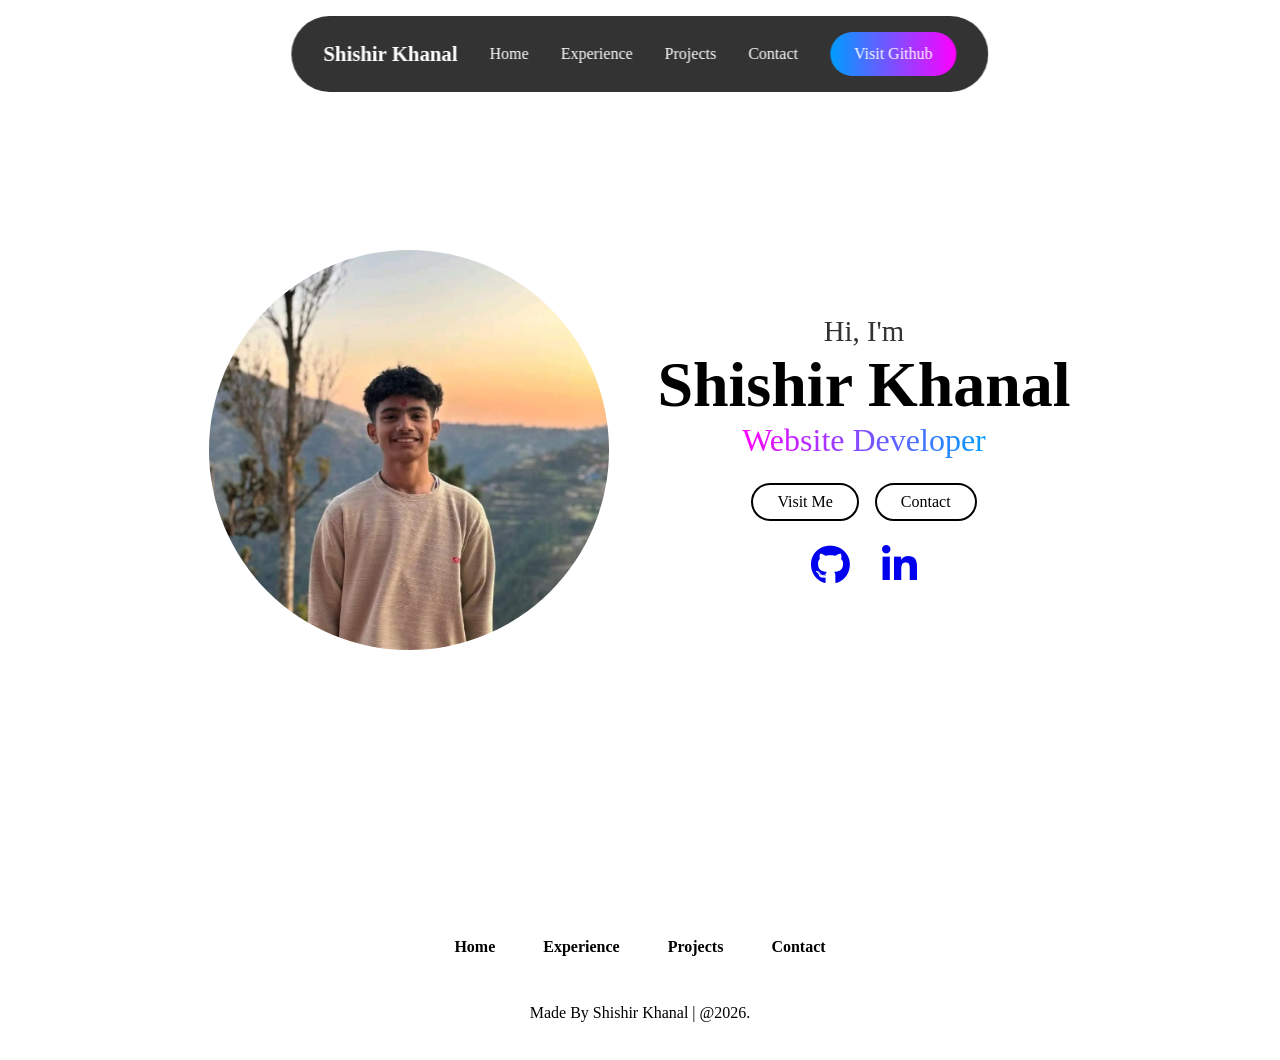
==== commit 0bf17c3e: "icons change" ====
--- a/index.html
+++ b/index.html
@@ -46,7 +46,7 @@
                 <div class="socials">
                     
                     <a href="https://github.com/shishirkhanal66"><i class="fa-brands fa-github"></i></a>
-                    <i class="fa-brands fa-linkedin-in"></i>
+                       <a href="https://www.linkedin.com/feed/"><i class="fa-brands fa-linkedin-in"></i></a>
                 </div>
             </div>
         </div>
--- a/style.css
+++ b/style.css
@@ -105,8 +105,12 @@
     gap:10rem;
 }
 .about img{
-    width:30vw;
+    width:400px;
+    height: 400px;
     border-radius: 50%;
+    object-fit: cover;
+    display: block;
+    margin: 0 auto;
 }
 .info-box{
     display:flex;
